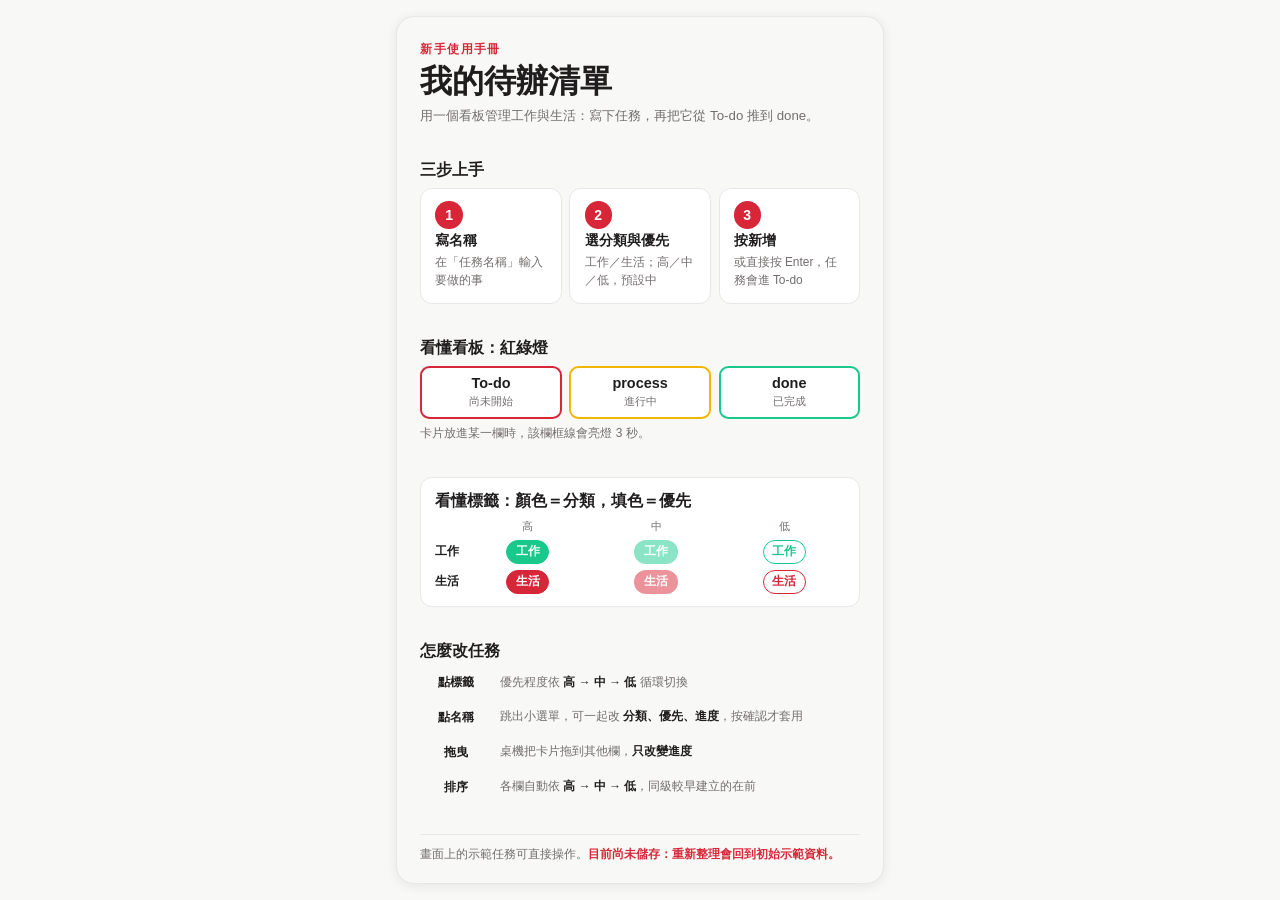
==== manual.html @ 096de461 "feat: 待辦清單看板（三欄、優先排序、編輯選單）與新手手冊 Co-Authored-By: Claude Opus 5.5 <noreply@anthropic.com>" ====
<!doctype html>
<html lang="zh-Hant">
<head>
  <meta charset="utf-8">
  <meta name="viewport" content="width=device-width, initial-scale=1">
  <title>新手使用手冊</title>
  <style>
    :root {
      --primary: #d72638;
      --primary-half: rgba(215, 38, 56, 0.5);
      --green: #18c98b;
      --green-half: rgba(24, 201, 139, 0.5);
      --yellow: #f2b705;
      --bg: #f8f8f6;
      --card: #ffffff;
      --text: #1f1d1d;
      --muted: #736e6e;
      --divider: #e8e6e6;
    }

    * { box-sizing: border-box; }

    body {
      margin: 0;
      min-height: 100vh;
      display: flex;
      justify-content: center;
      align-items: flex-start;
      padding: 16px;
      background: var(--bg);
      color: var(--text);
      font-family: -apple-system, BlinkMacSystemFont, "PingFang TC", "Noto Sans TC",
        "Microsoft JhengHei", "Segoe UI", sans-serif;
    }

    /* 9:16 畫板，內文以畫板寬度等比縮放 */
    .frame {
      width: min(100%, calc((100vh - 32px) * 9 / 16), 720px);
      min-width: 300px;
      container-type: inline-size;
    }

    .poster {
      width: 100%;
      aspect-ratio: 9 / 16;
      background: var(--bg);
      border: 1px solid var(--divider);
      border-radius: 18px;
      overflow: hidden;
      display: flex;
      flex-direction: column;
      justify-content: space-between;
      padding: 4.8cqw 4.8cqw 4cqw;
      gap: 2.56cqw;
      box-shadow: 0 2px 12px rgba(31, 29, 29, 0.08);
    }

    header .kicker {
      margin: 0;
      color: var(--primary);
      font-size: 2.4cqw;
      font-weight: 700;
      letter-spacing: 0.12em;
    }

    header h1 {
      margin: 0.8cqw 0 1.12cqw;
      font-size: 6.56cqw;
      line-height: 1.2;
    }

    header p {
      margin: 0;
      color: var(--muted);
      font-size: 2.72cqw;
      line-height: 1.5;
    }

    .section-title {
      margin: 0 0 1.44cqw;
      font-size: 3.2cqw;
      font-weight: 700;
    }

    .card {
      background: var(--card);
      border: 1px solid var(--divider);
      border-radius: 2.4cqw;
      padding: 2.56cqw 2.88cqw;
    }

    /* 三步上手 */
    .steps {
      display: grid;
      grid-template-columns: repeat(3, 1fr);
      gap: 1.6cqw;
    }

    .step {
      display: flex;
      flex-direction: column;
      gap: 0.8cqw;
    }

    .num {
      width: 5.6cqw;
      height: 5.6cqw;
      border-radius: 50%;
      display: grid;
      place-items: center;
      background: var(--primary);
      color: #fff;
      font-size: 2.88cqw;
      font-weight: 700;
    }

    .step strong {
      font-size: 2.8cqw;
    }

    .step span,
    .row p,
    .note {
      color: var(--muted);
      font-size: 2.44cqw;
      line-height: 1.5;
    }

    /* 看板三欄 */
    .lanes {
      display: grid;
      grid-template-columns: repeat(3, 1fr);
      gap: 1.6cqw;
    }

    .lane {
      border: 0.48cqw solid var(--c);
      border-radius: 1.92cqw;
      padding: 1.6cqw 1.28cqw;
      text-align: center;
      background: var(--card);
    }

    .lane b {
      display: block;
      font-size: 2.96cqw;
    }

    .lane small {
      color: var(--muted);
      font-size: 2.32cqw;
    }

    /* 標籤示意 */
    .tag {
      display: inline-block;
      padding: 0.24cqw 1.76cqw;
      border: 0.24cqw solid var(--c);
      border-radius: 99px;
      font-size: 2.48cqw;
      font-weight: 700;
      line-height: 1.6;
      white-space: nowrap;
    }

    .tag.high { background: var(--c); color: #fff; }
    .tag.medium { background: var(--h); border-color: transparent; color: #fff; }
    .tag.low { background: #fff; color: var(--c); }
    .life { --c: var(--primary); --h: var(--primary-half); }
    .work { --c: var(--green); --h: var(--green-half); }

    .legend {
      display: grid;
      grid-template-columns: auto repeat(3, 1fr);
      gap: 1.28cqw 1.6cqw;
      align-items: center;
      justify-items: center;
      font-size: 2.56cqw;
    }

    .legend .head {
      color: var(--muted);
      font-size: 2.32cqw;
    }

    .legend .label {
      justify-self: start;
      font-weight: 700;
    }

    /* 操作列表 */
    .rows {
      display: grid;
      gap: 1.76cqw;
    }

    .row {
      display: grid;
      grid-template-columns: 14.4cqw 1fr;
      gap: 1.92cqw;
      align-items: center;
    }

    .row .act {
      padding: 0.96cqw 0;
      border-radius: 1.6cqw;
      background: var(--bg);
      text-align: center;
      font-size: 2.48cqw;
      font-weight: 700;
    }

    .row p {
      margin: 0;
    }

    .row p b {
      color: var(--text);
    }

    footer {
      padding-top: 2.08cqw;
      border-top: 1px solid var(--divider);
    }

    .note {
      margin: 0;
    }

    .note b {
      color: var(--primary);
    }
  </style>
</head>
<body>
  <div class="frame">
  <main class="poster" aria-label="我的待辦清單新手使用手冊">
    <header>
      <p class="kicker">新手使用手冊</p>
      <h1>我的待辦清單</h1>
      <p>用一個看板管理工作與生活：寫下任務，再把它從 To-do 推到 done。</p>
    </header>

    <section>
      <h2 class="section-title">三步上手</h2>
      <div class="steps">
        <div class="card step">
          <div class="num">1</div>
          <strong>寫名稱</strong>
          <span>在「任務名稱」輸入要做的事</span>
        </div>
        <div class="card step">
          <div class="num">2</div>
          <strong>選分類與優先</strong>
          <span>工作／生活；高／中／低，預設中</span>
        </div>
        <div class="card step">
          <div class="num">3</div>
          <strong>按新增</strong>
          <span>或直接按 Enter，任務會進 To-do</span>
        </div>
      </div>
    </section>

    <section>
      <h2 class="section-title">看懂看板：紅綠燈</h2>
      <div class="lanes">
        <div class="lane" style="--c: var(--primary)"><b>To-do</b><small>尚未開始</small></div>
        <div class="lane" style="--c: var(--yellow)"><b>process</b><small>進行中</small></div>
        <div class="lane" style="--c: var(--green)"><b>done</b><small>已完成</small></div>
      </div>
      <p class="note" style="margin-top: 1.28cqw">卡片放進某一欄時，該欄框線會亮燈 3 秒。</p>
    </section>

    <section class="card">
      <h2 class="section-title">看懂標籤：顏色＝分類，填色＝優先</h2>
      <div class="legend">
        <span></span>
        <span class="head">高</span>
        <span class="head">中</span>
        <span class="head">低</span>
        <span class="label">工作</span>
        <span class="tag work high">工作</span>
        <span class="tag work medium">工作</span>
        <span class="tag work low">工作</span>
        <span class="label">生活</span>
        <span class="tag life high">生活</span>
        <span class="tag life medium">生活</span>
        <span class="tag life low">生活</span>
      </div>
    </section>

    <section>
      <h2 class="section-title">怎麼改任務</h2>
      <div class="rows">
        <div class="row">
          <span class="act">點標籤</span>
          <p>優先程度依 <b>高 → 中 → 低</b> 循環切換</p>
        </div>
        <div class="row">
          <span class="act">點名稱</span>
          <p>跳出小選單，可一起改 <b>分類、優先、進度</b>，按確認才套用</p>
        </div>
        <div class="row">
          <span class="act">拖曳</span>
          <p>桌機把卡片拖到其他欄，<b>只改變進度</b></p>
        </div>
        <div class="row">
          <span class="act">排序</span>
          <p>各欄自動依 <b>高 → 中 → 低</b>，同級較早建立的在前</p>
        </div>
      </div>
    </section>

    <footer>
      <p class="note">畫面上的示範任務可直接操作。<b>目前尚未儲存：重新整理會回到初始示範資料。</b></p>
    </footer>
  </main>
  </div>
</body>
</html>
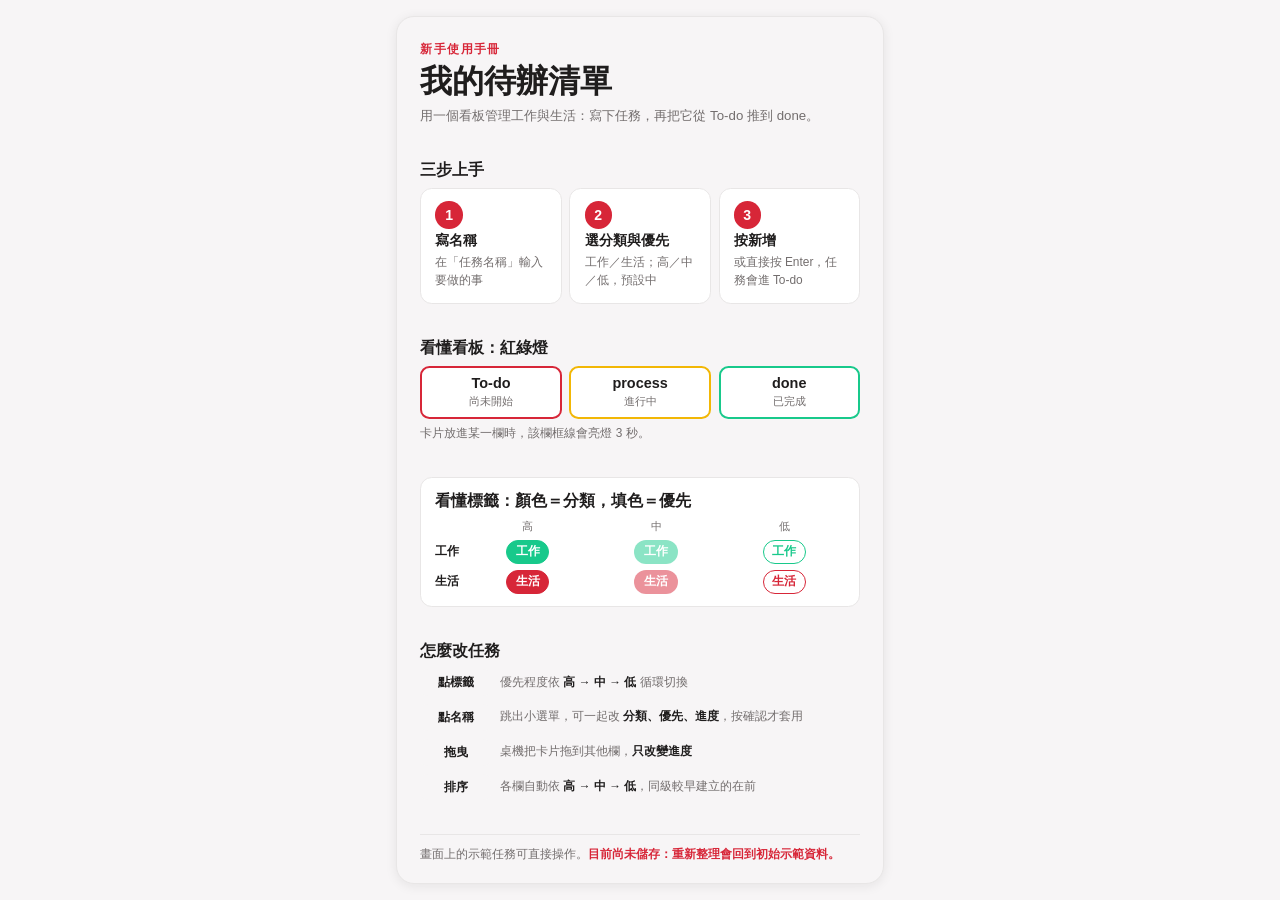
==== commit 902f3a68: "fix: 背景色改為 MouSnoW 正確色號 #F7F5F6 Co-Authored-By: Claude Opus 5.5 <noreply@anthropic.com>" ====
--- a/manual.html
+++ b/manual.html
@@ -11,7 +11,7 @@
       --green: #18c98b;
       --green-half: rgba(24, 201, 139, 0.5);
       --yellow: #f2b705;
-      --bg: #f8f8f6;
+      --bg: #f7f5f6;
       --card: #ffffff;
       --text: #1f1d1d;
       --muted: #736e6e;
